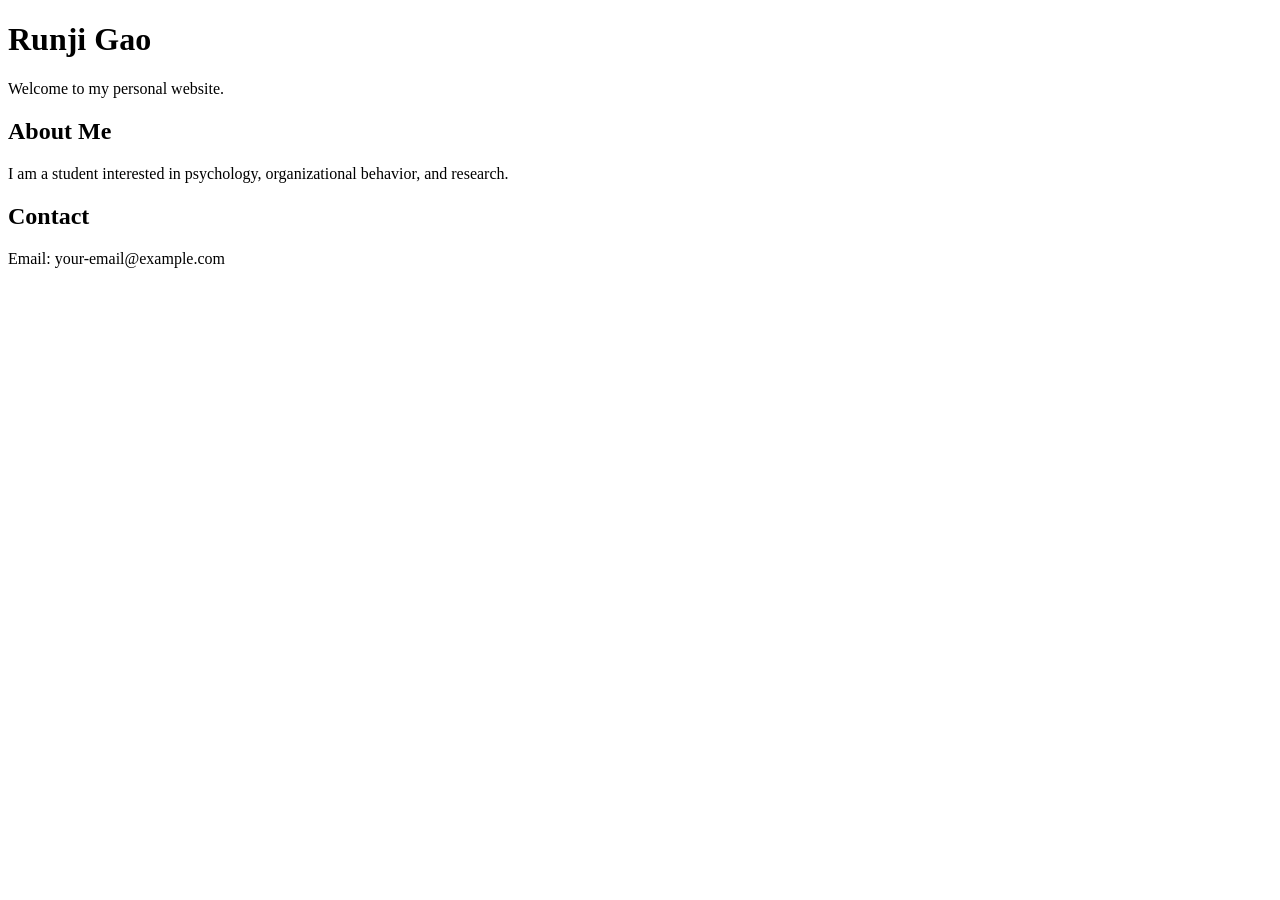
==== index.html @ 24892f8c "rename" ====
<!DOCTYPE html>
<html>

<head>
    <meta charset="UTF-8">
    <title>Runji Gao</title>
</head>

<body>
    <h1>Runji Gao</h1>
    <p>Welcome to my personal website.</p>

    <h2>About Me</h2>
    <p>I am a student interested in psychology, organizational behavior, and research.</p>

    <h2>Contact</h2>
    <p>Email: your-email@example.com</p>
</body>

</html>
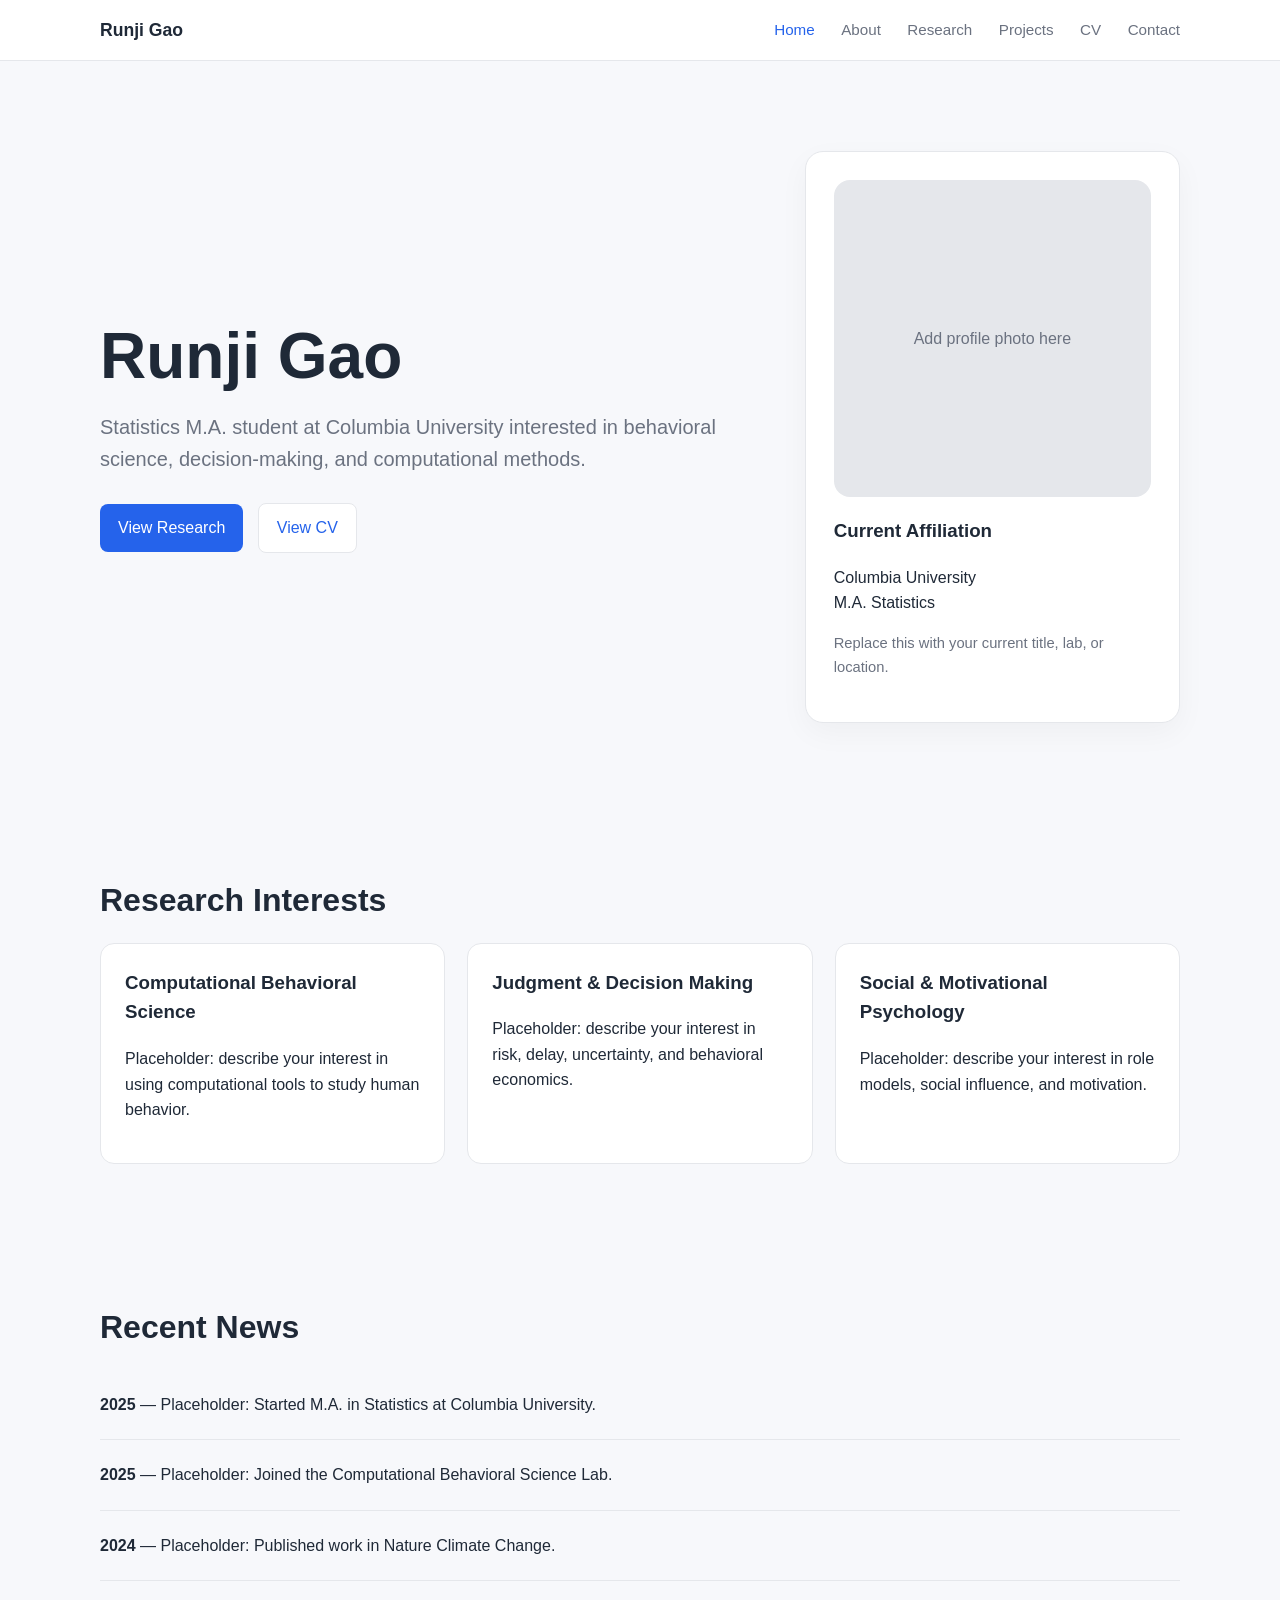
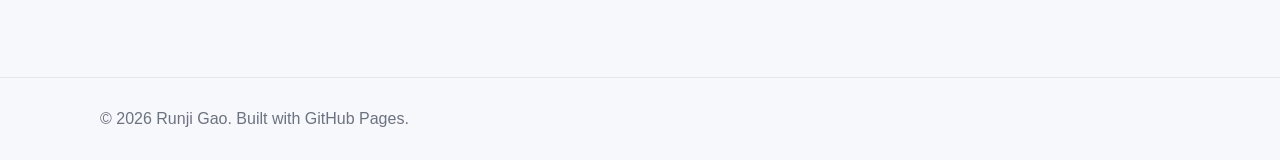
==== commit 38f59dfe: "update" ====
--- a/index.html
+++ b/index.html
@@ -1,20 +1,84 @@
 <!DOCTYPE html>
-<html>
+<html lang="en">
+<head>
+  <meta charset="UTF-8" />
+  <meta name="viewport" content="width=device-width, initial-scale=1.0" />
+  <title>Runji Gao</title>
+  <link rel="stylesheet" href="assets/css/style.css" />
+</head>
+<body>
+  <header class="navbar">
+    <div class="container nav-content">
+      <a class="logo" href="index.html">Runji Gao</a>
+      <nav class="nav-links">
+        <a class="active" href="index.html">Home</a>
+        <a href="about.html">About</a>
+        <a href="research.html">Research</a>
+        <a href="projects.html">Projects</a>
+        <a href="cv.html">CV</a>
+        <a href="contact.html">Contact</a>
+      </nav>
+    </div>
+  </header>
 
-<head>
-    <meta charset="UTF-8">
-    <title>Runji Gao</title>
-</head>
+  <main>
+    <section class="hero">
+      <div class="container hero-grid">
+        <div>
+          <h1>Runji Gao</h1>
+          <p class="subtitle">Statistics M.A. student at Columbia University interested in behavioral science, decision-making, and computational methods.</p>
+          <div class="hero-buttons">
+            <a class="button" href="research.html">View Research</a>
+            <a class="button secondary" href="cv.html">View CV</a>
+          </div>
+        </div>
+        <aside class="profile-card">
+          <div class="profile-image">Add profile photo here</div>
+          <h3>Current Affiliation</h3>
+          <p>Columbia University<br />M.A. Statistics</p>
+          <p class="meta">Replace this with your current title, lab, or location.</p>
+        </aside>
+      </div>
+    </section>
 
-<body>
-    <h1>Runji Gao</h1>
-    <p>Welcome to my personal website.</p>
+    <section class="section">
+      <div class="container">
+        <h2>Research Interests</h2>
+        <div class="grid">
+          <div class="card">
+            <h3>Computational Behavioral Science</h3>
+            <p>Placeholder: describe your interest in using computational tools to study human behavior.</p>
+          </div>
+          <div class="card">
+            <h3>Judgment & Decision Making</h3>
+            <p>Placeholder: describe your interest in risk, delay, uncertainty, and behavioral economics.</p>
+          </div>
+          <div class="card">
+            <h3>Social & Motivational Psychology</h3>
+            <p>Placeholder: describe your interest in role models, social influence, and motivation.</p>
+          </div>
+        </div>
+      </div>
+    </section>
 
-    <h2>About Me</h2>
-    <p>I am a student interested in psychology, organizational behavior, and research.</p>
+    <section class="section">
+      <div class="container">
+        <h2>Recent News</h2>
+        <div class="timeline-item">
+          <strong>2025</strong> — Placeholder: Started M.A. in Statistics at Columbia University.
+        </div>
+        <div class="timeline-item">
+          <strong>2025</strong> — Placeholder: Joined the Computational Behavioral Science Lab.
+        </div>
+        <div class="timeline-item">
+          <strong>2024</strong> — Placeholder: Published work in Nature Climate Change.
+        </div>
+      </div>
+    </section>
+  </main>
 
-    <h2>Contact</h2>
-    <p>Email: your-email@example.com</p>
+  <footer class="footer">
+    <div class="container">© 2026 Runji Gao. Built with GitHub Pages.</div>
+  </footer>
 </body>
-
-</html>+</html>
--- a/assets/css/style.css
+++ b/assets/css/style.css
@@ -0,0 +1,227 @@
+/* =========================
+   Runji Gao Personal Website
+   Edit colors and fonts here
+   ========================= */
+
+:root {
+  --bg: #f7f8fb;
+  --card: #ffffff;
+  --text: #1f2937;
+  --muted: #6b7280;
+  --accent: #2563eb;
+  --accent-dark: #1e40af;
+  --border: #e5e7eb;
+}
+
+* {
+  box-sizing: border-box;
+}
+
+body {
+  margin: 0;
+  font-family: Arial, Helvetica, sans-serif;
+  line-height: 1.6;
+  color: var(--text);
+  background: var(--bg);
+}
+
+.container {
+  width: min(1080px, 92%);
+  margin: 0 auto;
+}
+
+.navbar {
+  background: white;
+  border-bottom: 1px solid var(--border);
+  position: sticky;
+  top: 0;
+  z-index: 10;
+}
+
+.nav-content {
+  display: flex;
+  justify-content: space-between;
+  align-items: center;
+  padding: 16px 0;
+}
+
+.logo {
+  font-weight: 700;
+  font-size: 1.1rem;
+  color: var(--text);
+  text-decoration: none;
+}
+
+.nav-links a {
+  margin-left: 22px;
+  color: var(--muted);
+  text-decoration: none;
+  font-size: 0.95rem;
+}
+
+.nav-links a:hover,
+.nav-links a.active {
+  color: var(--accent);
+}
+
+.hero {
+  padding: 90px 0 70px;
+}
+
+.hero-grid {
+  display: grid;
+  grid-template-columns: 1.4fr 0.8fr;
+  gap: 48px;
+  align-items: center;
+}
+
+.hero h1 {
+  font-size: clamp(2.4rem, 5vw, 4.2rem);
+  line-height: 1.1;
+  margin: 0 0 20px;
+}
+
+.subtitle {
+  font-size: 1.25rem;
+  color: var(--muted);
+  max-width: 720px;
+}
+
+.hero-buttons {
+  margin-top: 28px;
+}
+
+.button {
+  display: inline-block;
+  padding: 11px 18px;
+  border-radius: 8px;
+  background: var(--accent);
+  color: white;
+  text-decoration: none;
+  margin-right: 10px;
+}
+
+.button.secondary {
+  background: white;
+  color: var(--accent);
+  border: 1px solid var(--border);
+}
+
+.profile-card {
+  background: var(--card);
+  border: 1px solid var(--border);
+  border-radius: 18px;
+  padding: 28px;
+  box-shadow: 0 10px 30px rgba(0,0,0,0.04);
+}
+
+.profile-image {
+  width: 100%;
+  aspect-ratio: 1 / 1;
+  border-radius: 16px;
+  background: #e5e7eb;
+  display: flex;
+  align-items: center;
+  justify-content: center;
+  color: var(--muted);
+  margin-bottom: 18px;
+}
+
+.section {
+  padding: 56px 0;
+}
+
+.section h2 {
+  font-size: 2rem;
+  margin-bottom: 16px;
+}
+
+.page-header {
+  padding: 64px 0 28px;
+}
+
+.page-header h1 {
+  font-size: 2.6rem;
+  margin-bottom: 10px;
+}
+
+.lead {
+  color: var(--muted);
+  font-size: 1.12rem;
+  max-width: 760px;
+}
+
+.grid {
+  display: grid;
+  grid-template-columns: repeat(3, 1fr);
+  gap: 22px;
+}
+
+.grid.two {
+  grid-template-columns: repeat(2, 1fr);
+}
+
+.card {
+  background: var(--card);
+  border: 1px solid var(--border);
+  border-radius: 14px;
+  padding: 24px;
+}
+
+.card h3 {
+  margin-top: 0;
+}
+
+.meta {
+  color: var(--muted);
+  font-size: 0.92rem;
+}
+
+.tag {
+  display: inline-block;
+  background: #eef2ff;
+  color: var(--accent-dark);
+  padding: 4px 9px;
+  border-radius: 999px;
+  font-size: 0.8rem;
+  margin: 4px 4px 0 0;
+}
+
+.timeline-item {
+  padding: 22px 0;
+  border-bottom: 1px solid var(--border);
+}
+
+.footer {
+  border-top: 1px solid var(--border);
+  padding: 28px 0;
+  color: var(--muted);
+  margin-top: 40px;
+}
+
+.footer a {
+  color: var(--accent);
+  text-decoration: none;
+}
+
+@media (max-width: 780px) {
+  .hero-grid,
+  .grid,
+  .grid.two {
+    grid-template-columns: 1fr;
+  }
+
+  .nav-content {
+    align-items: flex-start;
+    flex-direction: column;
+  }
+
+  .nav-links {
+    margin-top: 12px;
+  }
+
+  .nav-links a {
+    margin: 0 14px 8px 0;
+    display: inline-block;
+  }
+}
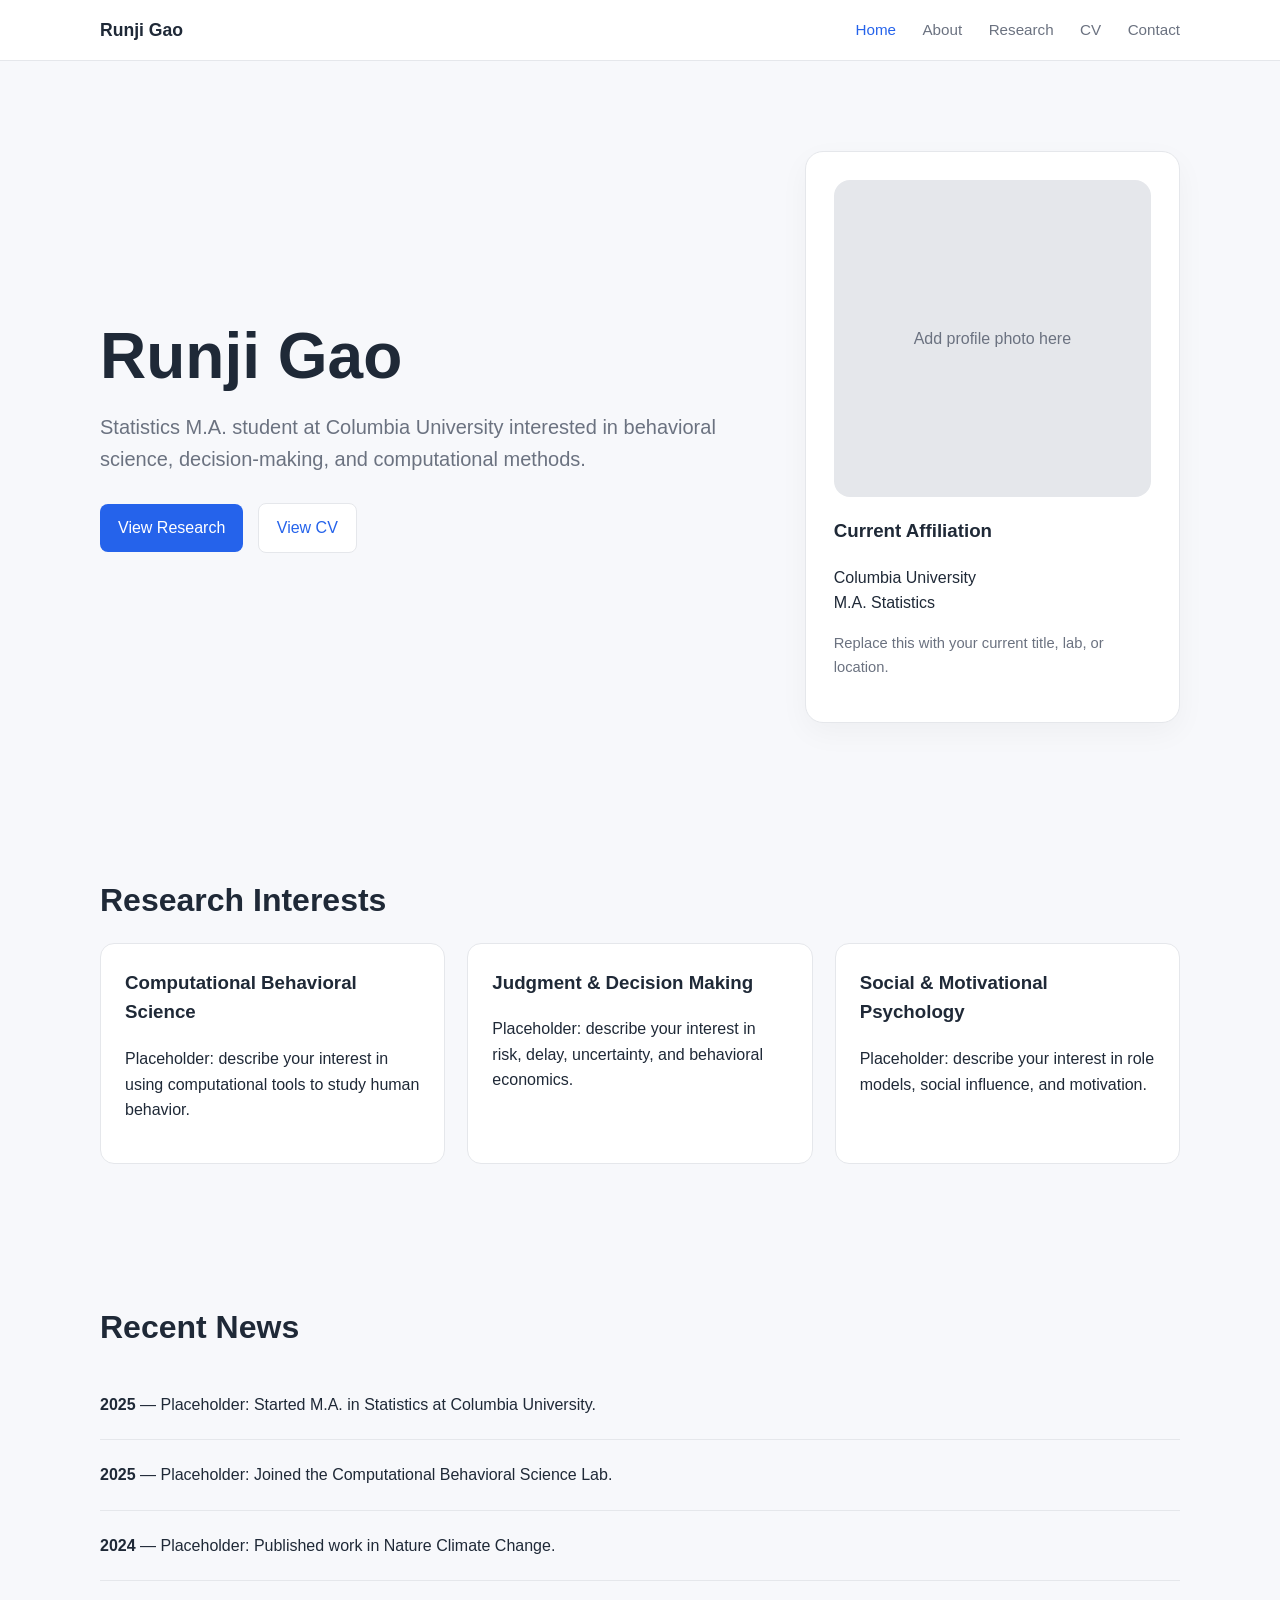
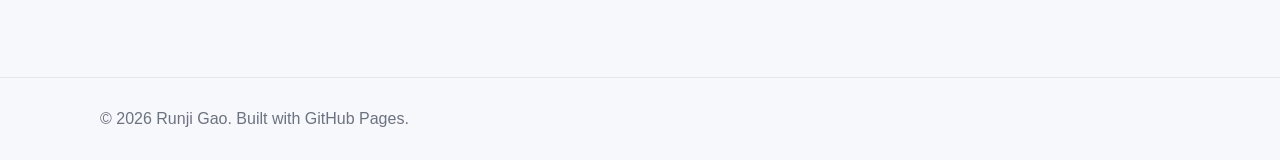
==== commit 7860b907: "update" ====
--- a/index.html
+++ b/index.html
@@ -1,11 +1,13 @@
 <!DOCTYPE html>
 <html lang="en">
+
 <head>
   <meta charset="UTF-8" />
   <meta name="viewport" content="width=device-width, initial-scale=1.0" />
   <title>Runji Gao</title>
   <link rel="stylesheet" href="assets/css/style.css" />
 </head>
+
 <body>
   <header class="navbar">
     <div class="container nav-content">
@@ -14,7 +16,6 @@
         <a class="active" href="index.html">Home</a>
         <a href="about.html">About</a>
         <a href="research.html">Research</a>
-        <a href="projects.html">Projects</a>
         <a href="cv.html">CV</a>
         <a href="contact.html">Contact</a>
       </nav>
@@ -26,7 +27,8 @@
       <div class="container hero-grid">
         <div>
           <h1>Runji Gao</h1>
-          <p class="subtitle">Statistics M.A. student at Columbia University interested in behavioral science, decision-making, and computational methods.</p>
+          <p class="subtitle">Statistics M.A. student at Columbia University interested in behavioral science,
+            decision-making, and computational methods.</p>
           <div class="hero-buttons">
             <a class="button" href="research.html">View Research</a>
             <a class="button secondary" href="cv.html">View CV</a>
@@ -81,4 +83,5 @@
     <div class="container">© 2026 Runji Gao. Built with GitHub Pages.</div>
   </footer>
 </body>
-</html>
+
+</html>
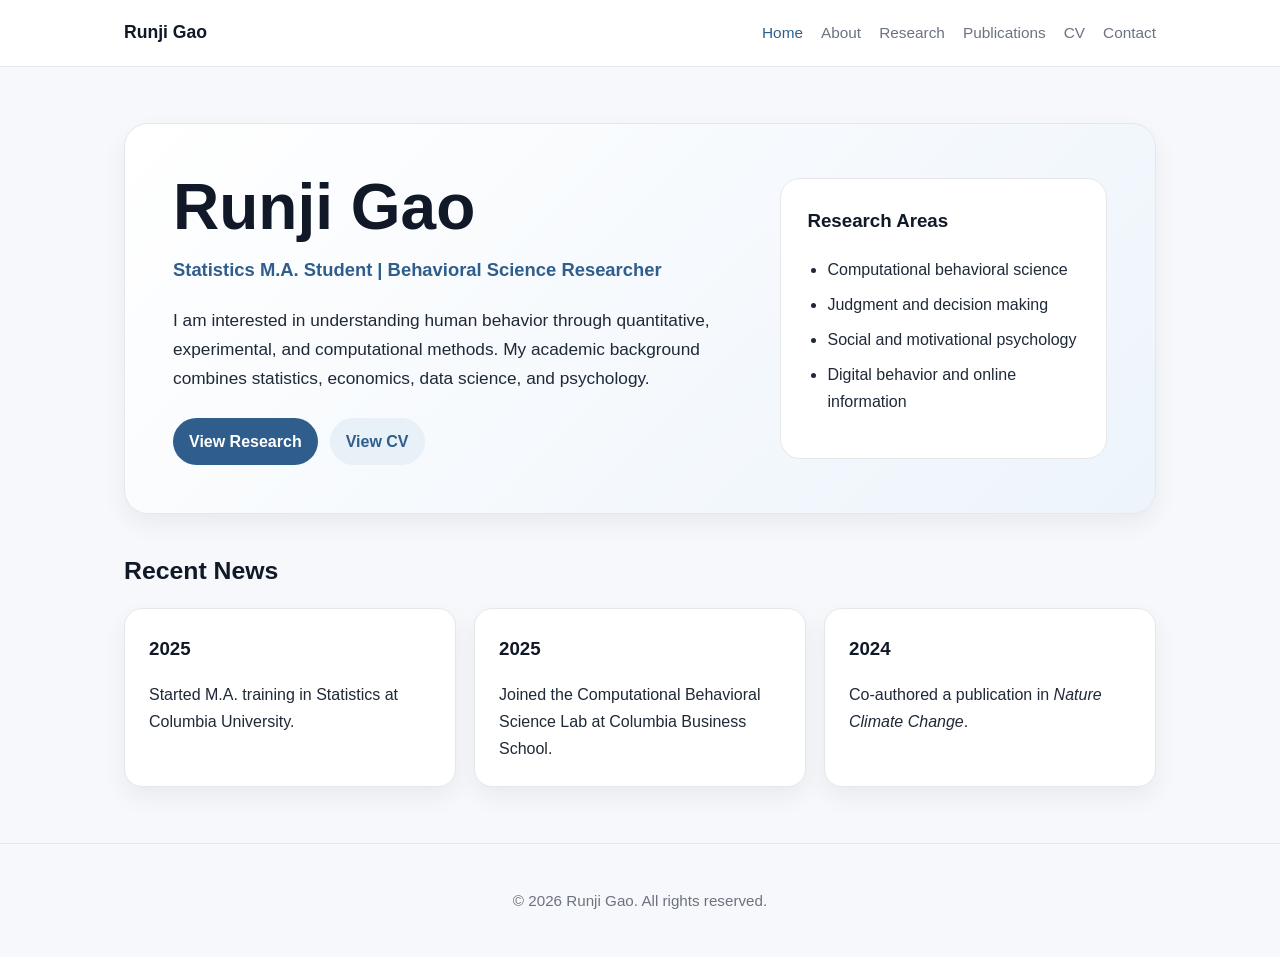
==== commit c69b0064: "666" ====
--- a/index.html
+++ b/index.html
@@ -1,87 +1,72 @@
 <!DOCTYPE html>
 <html lang="en">
-
 <head>
   <meta charset="UTF-8" />
   <meta name="viewport" content="width=device-width, initial-scale=1.0" />
-  <title>Runji Gao</title>
+  <title>Runji Gao | Home</title>
   <link rel="stylesheet" href="assets/css/style.css" />
 </head>
-
 <body>
-  <header class="navbar">
-    <div class="container nav-content">
+  <header class="site-header">
+    <nav class="navbar">
       <a class="logo" href="index.html">Runji Gao</a>
-      <nav class="nav-links">
+      <div class="nav-links">
         <a class="active" href="index.html">Home</a>
         <a href="about.html">About</a>
         <a href="research.html">Research</a>
+        <a href="publications.html">Publications</a>
         <a href="cv.html">CV</a>
         <a href="contact.html">Contact</a>
-      </nav>
-    </div>
+      </div>
+    </nav>
   </header>
 
   <main>
     <section class="hero">
-      <div class="container hero-grid">
-        <div>
-          <h1>Runji Gao</h1>
-          <p class="subtitle">Statistics M.A. student at Columbia University interested in behavioral science,
-            decision-making, and computational methods.</p>
-          <div class="hero-buttons">
-            <a class="button" href="research.html">View Research</a>
-            <a class="button secondary" href="cv.html">View CV</a>
-          </div>
+      <div>
+        <h1>Runji Gao</h1>
+        <p class="subtitle">Statistics M.A. Student | Behavioral Science Researcher</p>
+        <p class="hero-text">
+          I am interested in understanding human behavior through quantitative, experimental, and computational methods. My academic background combines statistics, economics, data science, and psychology.
+        </p>
+        <div class="button-row">
+          <a class="button" href="research.html">View Research</a>
+          <a class="button secondary" href="cv.html">View CV</a>
         </div>
-        <aside class="profile-card">
-          <div class="profile-image">Add profile photo here</div>
-          <h3>Current Affiliation</h3>
-          <p>Columbia University<br />M.A. Statistics</p>
-          <p class="meta">Replace this with your current title, lab, or location.</p>
-        </aside>
       </div>
+
+      <aside class="hero-card">
+        <h3>Research Areas</h3>
+        <ul class="list-clean">
+          <li>Computational behavioral science</li>
+          <li>Judgment and decision making</li>
+          <li>Social and motivational psychology</li>
+          <li>Digital behavior and online information</li>
+        </ul>
+      </aside>
     </section>
 
     <section class="section">
-      <div class="container">
-        <h2>Research Interests</h2>
-        <div class="grid">
-          <div class="card">
-            <h3>Computational Behavioral Science</h3>
-            <p>Placeholder: describe your interest in using computational tools to study human behavior.</p>
-          </div>
-          <div class="card">
-            <h3>Judgment & Decision Making</h3>
-            <p>Placeholder: describe your interest in risk, delay, uncertainty, and behavioral economics.</p>
-          </div>
-          <div class="card">
-            <h3>Social & Motivational Psychology</h3>
-            <p>Placeholder: describe your interest in role models, social influence, and motivation.</p>
-          </div>
+      <h2>Recent News</h2>
+      <div class="grid three">
+        <div class="card">
+          <h3>2025</h3>
+          <p>Started M.A. training in Statistics at Columbia University.</p>
         </div>
-      </div>
-    </section>
-
-    <section class="section">
-      <div class="container">
-        <h2>Recent News</h2>
-        <div class="timeline-item">
-          <strong>2025</strong> — Placeholder: Started M.A. in Statistics at Columbia University.
+        <div class="card">
+          <h3>2025</h3>
+          <p>Joined the Computational Behavioral Science Lab at Columbia Business School.</p>
         </div>
-        <div class="timeline-item">
-          <strong>2025</strong> — Placeholder: Joined the Computational Behavioral Science Lab.
-        </div>
-        <div class="timeline-item">
-          <strong>2024</strong> — Placeholder: Published work in Nature Climate Change.
+        <div class="card">
+          <h3>2024</h3>
+          <p>Co-authored a publication in <em>Nature Climate Change</em>.</p>
         </div>
       </div>
     </section>
   </main>
 
   <footer class="footer">
-    <div class="container">© 2026 Runji Gao. Built with GitHub Pages.</div>
+    <p>© 2026 Runji Gao. All rights reserved.</p>
   </footer>
 </body>
-
-</html>+</html>
--- a/assets/css/style.css
+++ b/assets/css/style.css
@@ -1,6 +1,6 @@
 /* =========================
    Runji Gao Personal Website
-   Edit colors and fonts here
+   Shared style for all pages
    ========================= */
 
 :root {
@@ -8,9 +8,11 @@
   --card: #ffffff;
   --text: #1f2937;
   --muted: #6b7280;
-  --accent: #2563eb;
-  --accent-dark: #1e40af;
+  --heading: #111827;
+  --accent: #2f5d8c;
+  --accent-light: #e8f0f8;
   --border: #e5e7eb;
+  --shadow: 0 10px 25px rgba(17, 24, 39, 0.06);
 }
 
 * {
@@ -19,142 +21,168 @@
 
 body {
   margin: 0;
-  font-family: Arial, Helvetica, sans-serif;
-  line-height: 1.6;
+  font-family: -apple-system, BlinkMacSystemFont, "Segoe UI", Roboto, Helvetica, Arial, sans-serif;
+  background: var(--bg);
   color: var(--text);
-  background: var(--bg);
-}
-
-.container {
-  width: min(1080px, 92%);
-  margin: 0 auto;
-}
-
-.navbar {
-  background: white;
+  line-height: 1.7;
+}
+
+a {
+  color: var(--accent);
+  text-decoration: none;
+}
+
+a:hover {
+  text-decoration: underline;
+}
+
+.site-header {
+  background: var(--card);
   border-bottom: 1px solid var(--border);
   position: sticky;
   top: 0;
   z-index: 10;
 }
 
-.nav-content {
+.navbar {
+  max-width: 1080px;
+  margin: 0 auto;
+  padding: 18px 24px;
   display: flex;
+  align-items: center;
   justify-content: space-between;
-  align-items: center;
-  padding: 16px 0;
+  gap: 24px;
 }
 
 .logo {
   font-weight: 700;
   font-size: 1.1rem;
-  color: var(--text);
+  color: var(--heading);
+}
+
+.nav-links {
+  display: flex;
+  gap: 18px;
+  flex-wrap: wrap;
+}
+
+.nav-links a {
+  color: var(--muted);
+  font-size: 0.96rem;
+}
+
+.nav-links a.active,
+.nav-links a:hover {
+  color: var(--accent);
   text-decoration: none;
 }
 
-.nav-links a {
-  margin-left: 22px;
-  color: var(--muted);
-  text-decoration: none;
-  font-size: 0.95rem;
-}
-
-.nav-links a:hover,
-.nav-links a.active {
-  color: var(--accent);
+main {
+  max-width: 1080px;
+  margin: 0 auto;
+  padding: 56px 24px;
 }
 
 .hero {
-  padding: 90px 0 70px;
-}
-
-.hero-grid {
   display: grid;
   grid-template-columns: 1.4fr 0.8fr;
-  gap: 48px;
+  gap: 36px;
   align-items: center;
+  padding: 48px;
+  background: linear-gradient(135deg, #ffffff 0%, #edf4fb 100%);
+  border: 1px solid var(--border);
+  border-radius: 24px;
+  box-shadow: var(--shadow);
 }
 
 .hero h1 {
-  font-size: clamp(2.4rem, 5vw, 4.2rem);
+  margin: 0 0 12px;
+  font-size: clamp(2.2rem, 5vw, 4rem);
   line-height: 1.1;
+  color: var(--heading);
+}
+
+.subtitle {
   margin: 0 0 20px;
-}
-
-.subtitle {
-  font-size: 1.25rem;
-  color: var(--muted);
-  max-width: 720px;
-}
-
-.hero-buttons {
-  margin-top: 28px;
+  color: var(--accent);
+  font-size: 1.15rem;
+  font-weight: 600;
+}
+
+.hero-text {
+  font-size: 1.08rem;
+  color: var(--text);
+  max-width: 700px;
+}
+
+.hero-card {
+  background: var(--card);
+  border: 1px solid var(--border);
+  border-radius: 20px;
+  padding: 26px;
+}
+
+.hero-card h3 {
+  margin-top: 0;
+  color: var(--heading);
+}
+
+.button-row {
+  margin-top: 24px;
+  display: flex;
+  gap: 12px;
+  flex-wrap: wrap;
 }
 
 .button {
   display: inline-block;
-  padding: 11px 18px;
-  border-radius: 8px;
+  padding: 10px 16px;
+  border-radius: 999px;
   background: var(--accent);
-  color: white;
+  color: #ffffff;
+  font-weight: 600;
+}
+
+.button:hover {
   text-decoration: none;
-  margin-right: 10px;
+  opacity: 0.92;
 }
 
 .button.secondary {
-  background: white;
-  color: var(--accent);
-  border: 1px solid var(--border);
-}
-
-.profile-card {
-  background: var(--card);
-  border: 1px solid var(--border);
-  border-radius: 18px;
-  padding: 28px;
-  box-shadow: 0 10px 30px rgba(0,0,0,0.04);
-}
-
-.profile-image {
-  width: 100%;
-  aspect-ratio: 1 / 1;
-  border-radius: 16px;
-  background: #e5e7eb;
-  display: flex;
-  align-items: center;
-  justify-content: center;
-  color: var(--muted);
-  margin-bottom: 18px;
+  background: var(--accent-light);
+  color: var(--accent);
+}
+
+.page-title {
+  margin-bottom: 28px;
+}
+
+.page-title h1 {
+  margin-bottom: 8px;
+  font-size: 2.4rem;
+  color: var(--heading);
+}
+
+.page-title p {
+  margin: 0;
+  color: var(--muted);
+  max-width: 760px;
 }
 
 .section {
-  padding: 56px 0;
+  margin-top: 36px;
 }
 
 .section h2 {
-  font-size: 2rem;
+  color: var(--heading);
+  font-size: 1.55rem;
   margin-bottom: 16px;
-}
-
-.page-header {
-  padding: 64px 0 28px;
-}
-
-.page-header h1 {
-  font-size: 2.6rem;
-  margin-bottom: 10px;
-}
-
-.lead {
-  color: var(--muted);
-  font-size: 1.12rem;
-  max-width: 760px;
 }
 
 .grid {
   display: grid;
   grid-template-columns: repeat(3, 1fr);
-  gap: 22px;
+  gap: 18px;
 }
 
 .grid.two {
@@ -164,64 +192,78 @@
 .card {
   background: var(--card);
   border: 1px solid var(--border);
-  border-radius: 14px;
+  border-radius: 18px;
   padding: 24px;
+  box-shadow: var(--shadow);
 }
 
 .card h3 {
   margin-top: 0;
+  margin-bottom: 8px;
+  color: var(--heading);
+}
+
+.card p {
+  margin-bottom: 0;
 }
 
 .meta {
   color: var(--muted);
-  font-size: 0.92rem;
-}
-
-.tag {
-  display: inline-block;
-  background: #eef2ff;
-  color: var(--accent-dark);
-  padding: 4px 9px;
-  border-radius: 999px;
-  font-size: 0.8rem;
-  margin: 4px 4px 0 0;
-}
-
-.timeline-item {
-  padding: 22px 0;
-  border-bottom: 1px solid var(--border);
+  font-size: 0.95rem;
+  margin-bottom: 10px;
+}
+
+.list-clean {
+  padding-left: 20px;
+}
+
+.list-clean li {
+  margin-bottom: 8px;
+}
+
+.publication {
+  background: var(--card);
+  border: 1px solid var(--border);
+  border-radius: 18px;
+  padding: 24px;
+  margin-bottom: 16px;
+  box-shadow: var(--shadow);
+}
+
+.publication-title {
+  font-weight: 700;
+  color: var(--heading);
 }
 
 .footer {
   border-top: 1px solid var(--border);
-  padding: 28px 0;
-  color: var(--muted);
-  margin-top: 40px;
-}
-
-.footer a {
-  color: var(--accent);
-  text-decoration: none;
-}
-
-@media (max-width: 780px) {
-  .hero-grid,
+  color: var(--muted);
+  text-align: center;
+  padding: 28px 24px;
+  font-size: 0.95rem;
+}
+
+.note {
+  background: var(--accent-light);
+  border-left: 4px solid var(--accent);
+  padding: 16px 18px;
+  border-radius: 12px;
+  color: var(--text);
+}
+
+@media (max-width: 800px) {
+  .navbar {
+    align-items: flex-start;
+    flex-direction: column;
+  }
+
+  .hero {
+    grid-template-columns: 1fr;
+    padding: 30px;
+  }
+
   .grid,
   .grid.two {
     grid-template-columns: 1fr;
   }
-
-  .nav-content {
-    align-items: flex-start;
-    flex-direction: column;
-  }
-
-  .nav-links {
-    margin-top: 12px;
-  }
-
-  .nav-links a {
-    margin: 0 14px 8px 0;
-    display: inline-block;
-  }
-}
+}
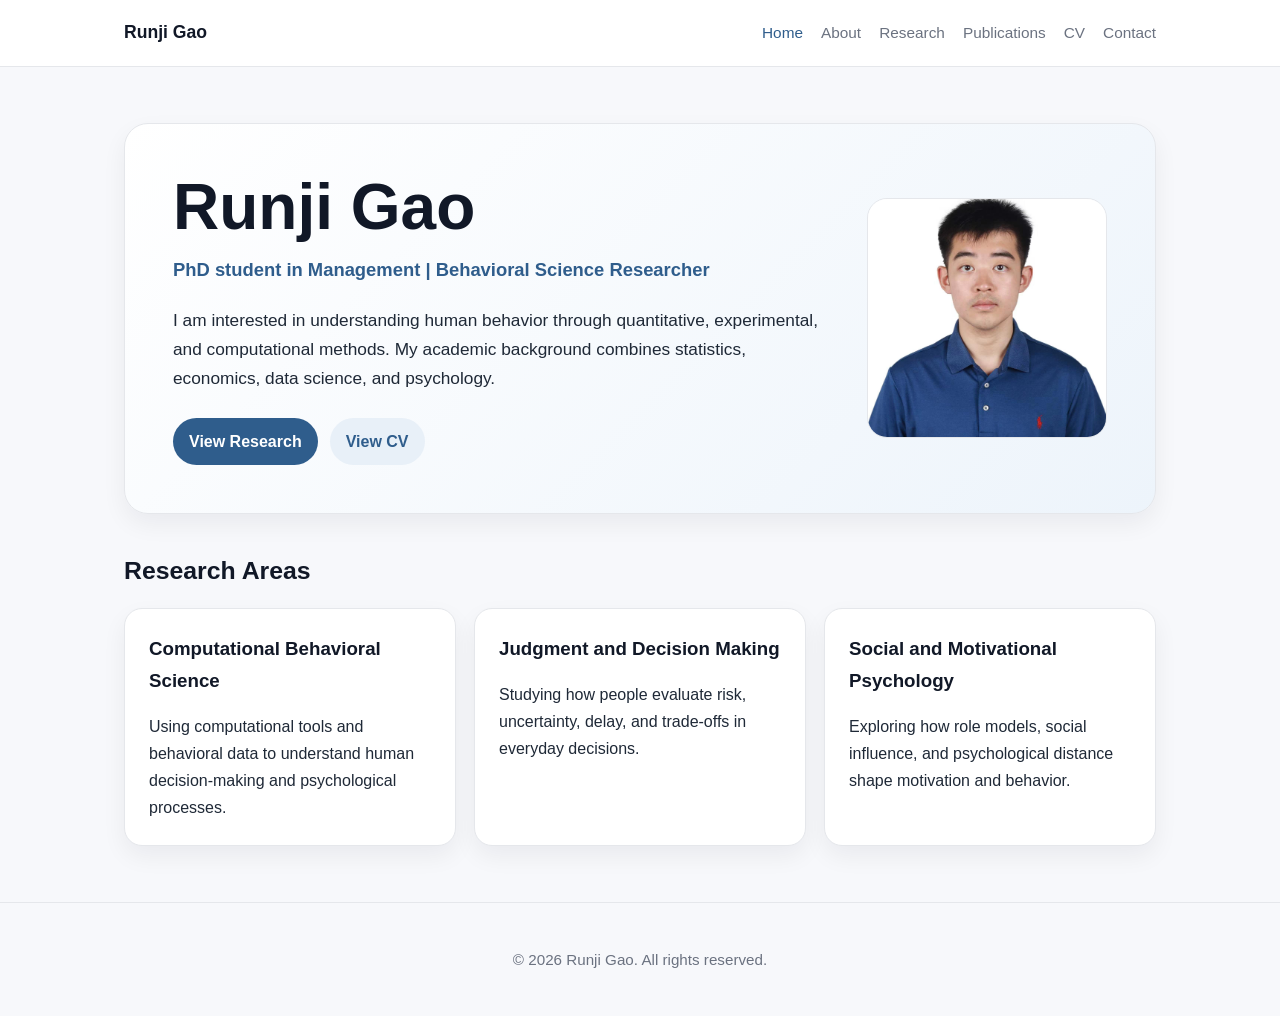
==== commit 9bbc0abb: "7" ====
--- a/index.html
+++ b/index.html
@@ -1,11 +1,13 @@
 <!DOCTYPE html>
 <html lang="en">
+
 <head>
   <meta charset="UTF-8" />
   <meta name="viewport" content="width=device-width, initial-scale=1.0" />
   <title>Runji Gao | Home</title>
   <link rel="stylesheet" href="assets/css/style.css" />
 </head>
+
 <body>
   <header class="site-header">
     <nav class="navbar">
@@ -25,9 +27,11 @@
     <section class="hero">
       <div>
         <h1>Runji Gao</h1>
-        <p class="subtitle">Statistics M.A. Student | Behavioral Science Researcher</p>
+        <p class="subtitle">PhD student in Management | Behavioral Science Researcher</p>
         <p class="hero-text">
-          I am interested in understanding human behavior through quantitative, experimental, and computational methods. My academic background combines statistics, economics, data science, and psychology.
+          I am interested in understanding human behavior through quantitative,
+          experimental, and computational methods. My academic background combines
+          statistics, economics, data science, and psychology.
         </p>
         <div class="button-row">
           <a class="button" href="research.html">View Research</a>
@@ -35,31 +39,28 @@
         </div>
       </div>
 
-      <aside class="hero-card">
-        <h3>Research Areas</h3>
-        <ul class="list-clean">
-          <li>Computational behavioral science</li>
-          <li>Judgment and decision making</li>
-          <li>Social and motivational psychology</li>
-          <li>Digital behavior and online information</li>
-        </ul>
+      <aside class="hero-card photo-card">
+        <img src="assets/images/profile.jpg" alt="Runji Gao" class="profile-photo">
       </aside>
     </section>
 
     <section class="section">
-      <h2>Recent News</h2>
+      <h2>Research Areas</h2>
       <div class="grid three">
         <div class="card">
-          <h3>2025</h3>
-          <p>Started M.A. training in Statistics at Columbia University.</p>
+          <h3>Computational Behavioral Science</h3>
+          <p>Using computational tools and behavioral data to understand human decision-making and psychological
+            processes.</p>
         </div>
+
         <div class="card">
-          <h3>2025</h3>
-          <p>Joined the Computational Behavioral Science Lab at Columbia Business School.</p>
+          <h3>Judgment and Decision Making</h3>
+          <p>Studying how people evaluate risk, uncertainty, delay, and trade-offs in everyday decisions.</p>
         </div>
+
         <div class="card">
-          <h3>2024</h3>
-          <p>Co-authored a publication in <em>Nature Climate Change</em>.</p>
+          <h3>Social and Motivational Psychology</h3>
+          <p>Exploring how role models, social influence, and psychological distance shape motivation and behavior.</p>
         </div>
       </div>
     </section>
@@ -69,4 +70,5 @@
     <p>© 2026 Runji Gao. All rights reserved.</p>
   </footer>
 </body>
-</html>
+
+</html>
--- a/assets/css/style.css
+++ b/assets/css/style.css
@@ -3,267 +3,233 @@
    Shared style for all pages
    ========================= */
 
-:root {
-  --bg: #f7f8fb;
-  --card: #ffffff;
-  --text: #1f2937;
-  --muted: #6b7280;
-  --heading: #111827;
-  --accent: #2f5d8c;
-  --accent-light: #e8f0f8;
-  --border: #e5e7eb;
-  --shadow: 0 10px 25px rgba(17, 24, 39, 0.06);
-}
-
-* {
-  box-sizing: border-box;
-}
-
-body {
-  margin: 0;
-  font-family: -apple-system, BlinkMacSystemFont, "Segoe UI", Roboto, Helvetica, Arial, sans-serif;
-  background: var(--bg);
-  color: var(--text);
-  line-height: 1.7;
-}
-
-a {
-  color: var(--accent);
-  text-decoration: none;
-}
-
-a:hover {
-  text-decoration: underline;
-}
-
-.site-header {
-  background: var(--card);
-  border-bottom: 1px solid var(--border);
-  position: sticky;
-  top: 0;
-  z-index: 10;
-}
-
-.navbar {
-  max-width: 1080px;
-  margin: 0 auto;
-  padding: 18px 24px;
-  display: flex;
-  align-items: center;
-  justify-content: space-between;
-  gap: 24px;
-}
-
-.logo {
-  font-weight: 700;
-  font-size: 1.1rem;
-  color: var(--heading);
-}
-
-.nav-links {
-  display: flex;
-  gap: 18px;
-  flex-wrap: wrap;
-}
-
-.nav-links a {
-  color: var(--muted);
-  font-size: 0.96rem;
-}
-
-.nav-links a.active,
-.nav-links a:hover {
-  color: var(--accent);
-  text-decoration: none;
-}
-
-main {
-  max-width: 1080px;
-  margin: 0 auto;
-  padding: 56px 24px;
-}
-
-.hero {
-  display: grid;
-  grid-template-columns: 1.4fr 0.8fr;
-  gap: 36px;
-  align-items: center;
-  padding: 48px;
-  background: linear-gradient(135deg, #ffffff 0%, #edf4fb 100%);
-  border: 1px solid var(--border);
-  border-radius: 24px;
-  box-shadow: var(--shadow);
-}
-
-.hero h1 {
-  margin: 0 0 12px;
-  font-size: clamp(2.2rem, 5vw, 4rem);
-  line-height: 1.1;
-  color: var(--heading);
-}
-
-.subtitle {
-  margin: 0 0 20px;
-  color: var(--accent);
-  font-size: 1.15rem;
-  font-weight: 600;
-}
-
-.hero-text {
-  font-size: 1.08rem;
-  color: var(--text);
-  max-width: 700px;
-}
-
-.hero-card {
-  background: var(--card);
-  border: 1px solid var(--border);
-  border-radius: 20px;
-  padding: 26px;
-}
-
-.hero-card h3 {
-  margin-top: 0;
-  color: var(--heading);
-}
-
-.button-row {
-  margin-top: 24px;
-  display: flex;
-  gap: 12px;
-  flex-wrap: wrap;
-}
-
-.button {
-  display: inline-block;
-  padding: 10px 16px;
-  border-radius: 999px;
-  background: var(--accent);
-  color: #ffffff;
-  font-weight: 600;
-}
-
-.button:hover {
-  text-decoration: none;
-  opacity: 0.92;
-}
-
-.button.secondary {
-  background: var(--accent-light);
-  color: var(--accent);
-}
-
-.page-title {
-  margin-bottom: 28px;
-}
-
-.page-title h1 {
-  margin-bottom: 8px;
-  font-size: 2.4rem;
-  color: var(--heading);
-}
-
-.page-title p {
-  margin: 0;
-  color: var(--muted);
-  max-width: 760px;
-}
-
-.section {
-  margin-top: 36px;
-}
-
-.section h2 {
-  color: var(--heading);
-  font-size: 1.55rem;
-  margin-bottom: 16px;
-}
-
-.grid {
-  display: grid;
-  grid-template-columns: repeat(3, 1fr);
-  gap: 18px;
-}
-
-.grid.two {
-  grid-template-columns: repeat(2, 1fr);
-}
-
-.card {
-  background: var(--card);
-  border: 1px solid var(--border);
-  border-radius: 18px;
-  padding: 24px;
-  box-shadow: var(--shadow);
-}
-
-.card h3 {
-  margin-top: 0;
-  margin-bottom: 8px;
-  color: var(--heading);
-}
-
-.card p {
-  margin-bottom: 0;
-}
-
-.meta {
-  color: var(--muted);
-  font-size: 0.95rem;
-  margin-bottom: 10px;
-}
-
-.list-clean {
-  padding-left: 20px;
-}
-
-.list-clean li {
-  margin-bottom: 8px;
-}
-
-.publication {
-  background: var(--card);
-  border: 1px solid var(--border);
-  border-radius: 18px;
-  padding: 24px;
-  margin-bottom: 16px;
-  box-shadow: var(--shadow);
-}
-
-.publication-title {
-  font-weight: 700;
-  color: var(--heading);
-}
-
-.footer {
-  border-top: 1px solid var(--border);
-  color: var(--muted);
-  text-align: center;
-  padding: 28px 24px;
-  font-size: 0.95rem;
-}
-
-.note {
-  background: var(--accent-light);
-  border-left: 4px solid var(--accent);
-  padding: 16px 18px;
-  border-radius: 12px;
-  color: var(--text);
-}
-
-@media (max-width: 800px) {
+   :root {
+    --bg: #f7f8fb;
+    --card: #ffffff;
+    --text: #1f2937;
+    --muted: #6b7280;
+    --heading: #111827;
+    --accent: #2f5d8c;
+    --accent-light: #e8f0f8;
+    --border: #e5e7eb;
+    --shadow: 0 10px 25px rgba(17, 24, 39, 0.06);
+  }
+  
+  * {
+    box-sizing: border-box;
+  }
+  
+  body {
+    margin: 0;
+    font-family: -apple-system, BlinkMacSystemFont, "Segoe UI", Roboto, Helvetica, Arial, sans-serif;
+    background: var(--bg);
+    color: var(--text);
+    line-height: 1.7;
+  }
+  
+  a {
+    color: var(--accent);
+    text-decoration: none;
+  }
+  
+  a:hover {
+    text-decoration: underline;
+  }
+  
+  .site-header {
+    background: var(--card);
+    border-bottom: 1px solid var(--border);
+    position: sticky;
+    top: 0;
+    z-index: 10;
+  }
+  
   .navbar {
-    align-items: flex-start;
-    flex-direction: column;
-  }
-
+    max-width: 1080px;
+    margin: 0 auto;
+    padding: 18px 24px;
+    display: flex;
+    align-items: center;
+    justify-content: space-between;
+    gap: 24px;
+  }
+  
+  .logo {
+    font-weight: 700;
+    font-size: 1.1rem;
+    color: var(--heading);
+  }
+  
+  .nav-links {
+    display: flex;
+    gap: 18px;
+    flex-wrap: wrap;
+  }
+  
+  .nav-links a {
+    color: var(--muted);
+    font-size: 0.96rem;
+  }
+  
+  .nav-links a.active,
+  .nav-links a:hover {
+    color: var(--accent);
+    text-decoration: none;
+  }
+  
+  main {
+    max-width: 1080px;
+    margin: 0 auto;
+    padding: 56px 24px;
+  }
+  
   .hero {
-    grid-template-columns: 1fr;
-    padding: 30px;
-  }
-
-  .grid,
+    display: grid;
+    grid-template-columns: 1.7fr 240px;
+    gap: 36px;
+    align-items: center;
+    padding: 48px;
+    background: linear-gradient(135deg, #ffffff 0%, #edf4fb 100%);
+    border: 1px solid var(--border);
+    border-radius: 24px;
+    box-shadow: var(--shadow);
+  }
+  
+  .hero h1 {
+    margin: 0 0 12px;
+    font-size: clamp(2.2rem, 5vw, 4rem);
+    line-height: 1.1;
+    color: var(--heading);
+  }
+  
+  .subtitle {
+    margin: 0 0 20px;
+    color: var(--accent);
+    font-size: 1.15rem;
+    font-weight: 600;
+  }
+  
+  .hero-text {
+    font-size: 1.08rem;
+    color: var(--text);
+    max-width: 700px;
+  }
+  
+  .hero-card {
+    background: var(--card);
+    border: 1px solid var(--border);
+    border-radius: 20px;
+    padding: 26px;
+  }
+  
+  .photo-card {
+    width: 240px;
+    max-width: 240px;
+    height: 240px;
+    padding: 0;
+    overflow: hidden;
+    justify-self: end;
+  }
+  
+  .profile-photo {
+    width: 100%;
+    height: 100%;
+    object-fit: cover;
+    display: block;
+  }
+  
+  .button-row {
+    margin-top: 24px;
+    display: flex;
+    gap: 12px;
+    flex-wrap: wrap;
+  }
+  
+  .button {
+    display: inline-block;
+    padding: 10px 16px;
+    border-radius: 999px;
+    background: var(--accent);
+    color: #ffffff;
+    font-weight: 600;
+  }
+  
+  .button:hover {
+    text-decoration: none;
+    opacity: 0.92;
+  }
+  
+  .button.secondary {
+    background: var(--accent-light);
+    color: var(--accent);
+  }
+  
+  .section {
+    margin-top: 36px;
+  }
+  
+  .section h2 {
+    color: var(--heading);
+    font-size: 1.55rem;
+    margin-bottom: 16px;
+  }
+  
+  .grid {
+    display: grid;
+    grid-template-columns: repeat(3, 1fr);
+    gap: 18px;
+  }
+  
   .grid.two {
-    grid-template-columns: 1fr;
-  }
-}
+    grid-template-columns: repeat(2, 1fr);
+  }
+  
+  .card {
+    background: var(--card);
+    border: 1px solid var(--border);
+    border-radius: 18px;
+    padding: 24px;
+    box-shadow: var(--shadow);
+  }
+  
+  .card h3 {
+    margin-top: 0;
+    margin-bottom: 8px;
+    color: var(--heading);
+  }
+  
+  .card p {
+    margin-bottom: 0;
+  }
+  
+  .footer {
+    border-top: 1px solid var(--border);
+    color: var(--muted);
+    text-align: center;
+    padding: 28px 24px;
+    font-size: 0.95rem;
+  }
+  
+  @media (max-width: 800px) {
+    .navbar {
+      align-items: flex-start;
+      flex-direction: column;
+    }
+  
+    .hero {
+      grid-template-columns: 1fr;
+      padding: 30px;
+    }
+  
+    .photo-card {
+      justify-self: start;
+      width: 200px;
+      max-width: 200px;
+      height: 200px;
+    }
+  
+    .grid,
+    .grid.two {
+      grid-template-columns: 1fr;
+    }
+  }
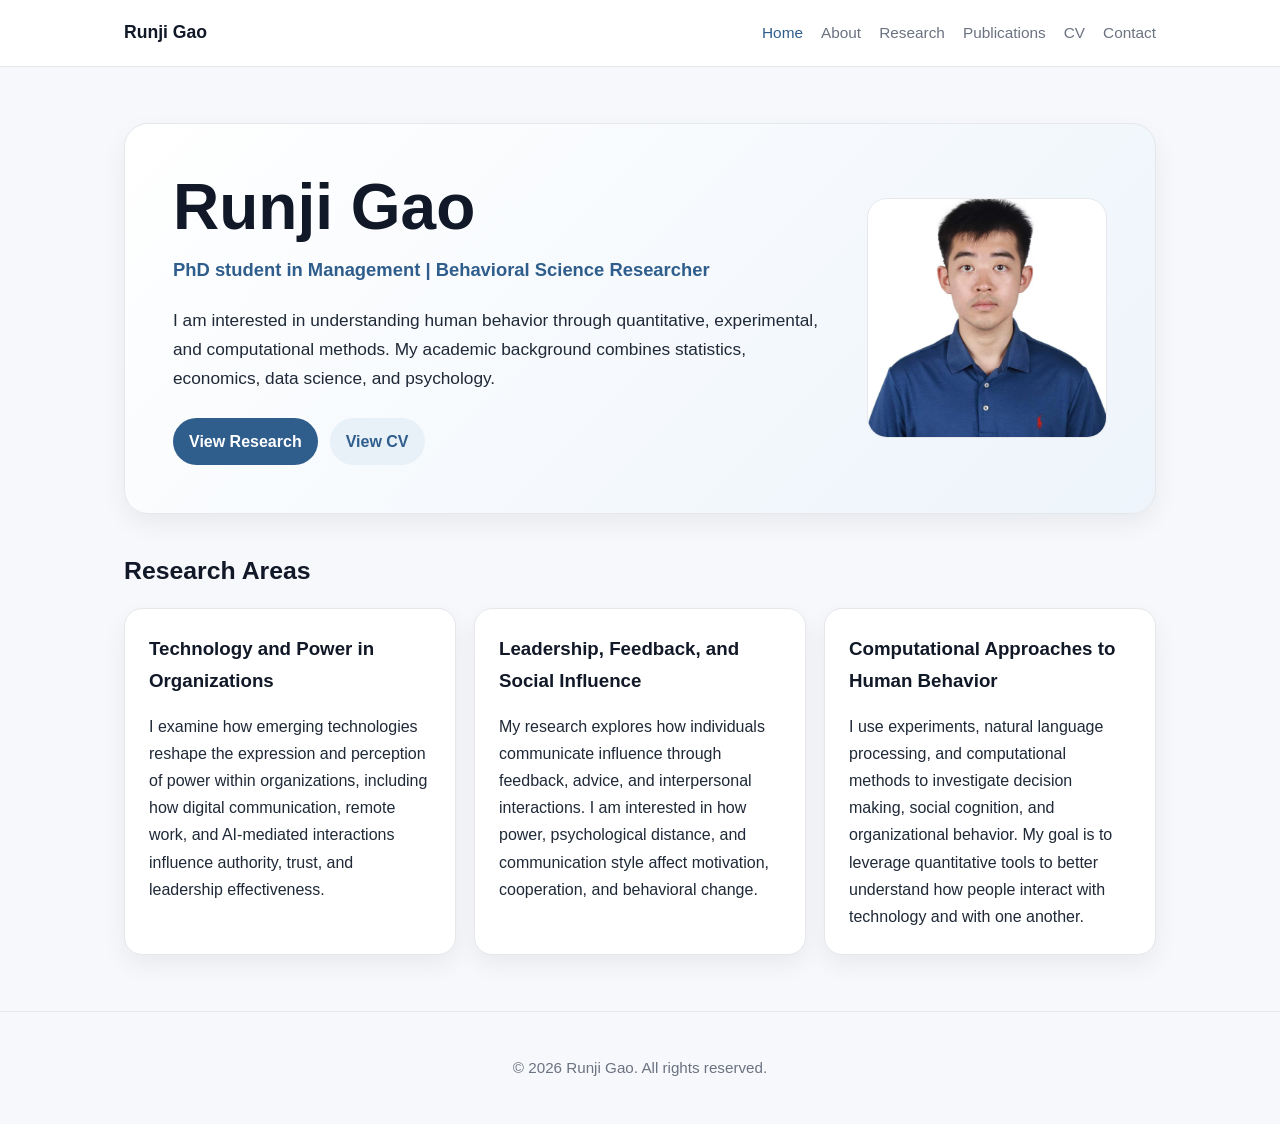
==== commit b8f98bcd: "777" ====
--- a/index.html
+++ b/index.html
@@ -46,22 +46,36 @@
 
     <section class="section">
       <h2>Research Areas</h2>
+
       <div class="grid three">
+
         <div class="card">
-          <h3>Computational Behavioral Science</h3>
-          <p>Using computational tools and behavioral data to understand human decision-making and psychological
-            processes.</p>
+          <h3>Technology and Power in Organizations</h3>
+          <p>
+            I examine how emerging technologies reshape the expression and perception of power within organizations,
+            including how digital communication, remote work, and AI-mediated interactions influence authority, trust,
+            and leadership effectiveness.
+          </p>
         </div>
 
         <div class="card">
-          <h3>Judgment and Decision Making</h3>
-          <p>Studying how people evaluate risk, uncertainty, delay, and trade-offs in everyday decisions.</p>
+          <h3>Leadership, Feedback, and Social Influence</h3>
+          <p>
+            My research explores how individuals communicate influence through feedback, advice, and interpersonal
+            interactions. I am interested in how power, psychological distance, and communication style affect
+            motivation, cooperation, and behavioral change.
+          </p>
         </div>
 
         <div class="card">
-          <h3>Social and Motivational Psychology</h3>
-          <p>Exploring how role models, social influence, and psychological distance shape motivation and behavior.</p>
+          <h3>Computational Approaches to Human Behavior</h3>
+          <p>
+            I use experiments, natural language processing, and computational methods to investigate decision making,
+            social cognition, and organizational behavior. My goal is to leverage quantitative tools to better
+            understand how people interact with technology and with one another.
+          </p>
         </div>
+
       </div>
     </section>
   </main>
